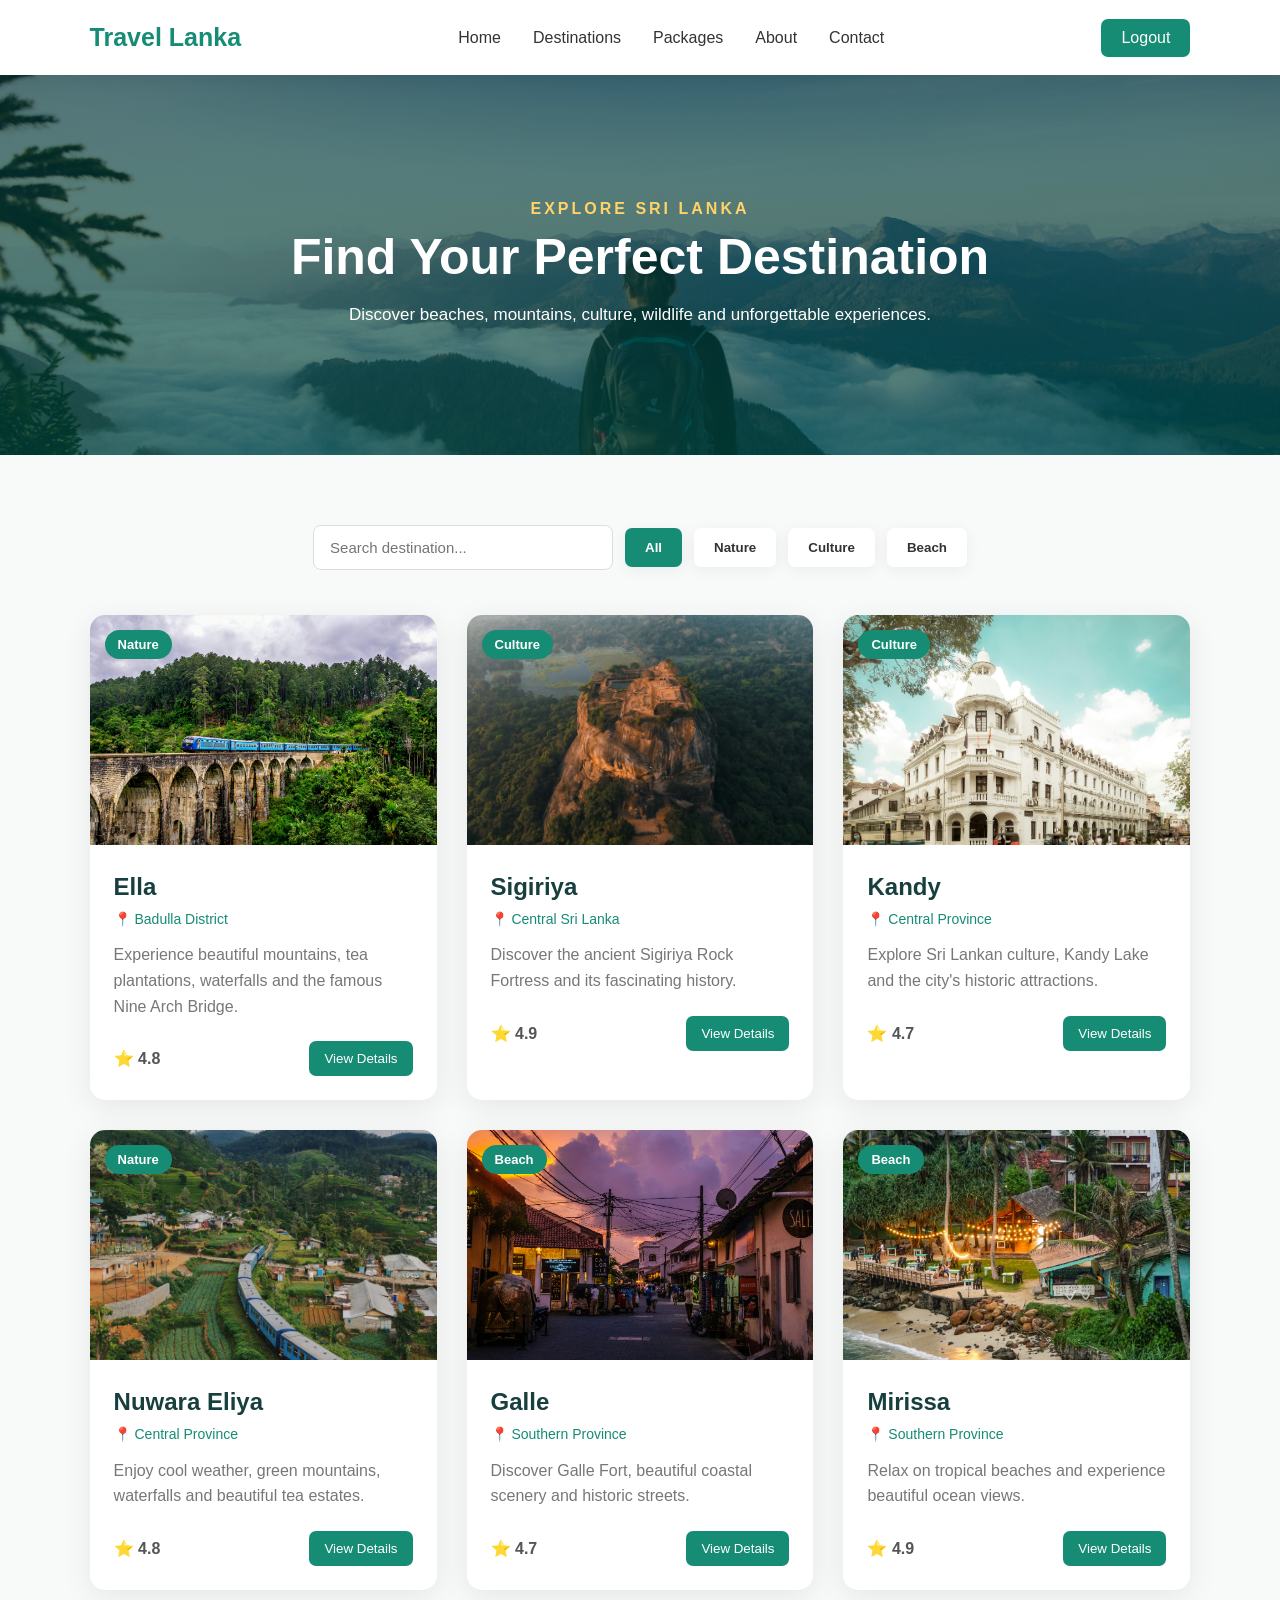
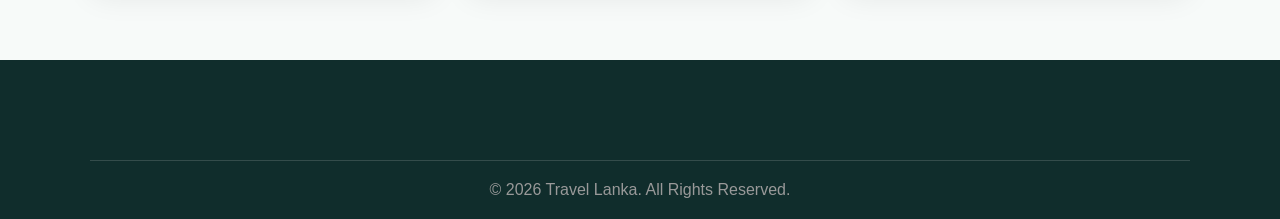
==== pages/destinations.html @ bae38a17 "Add destinations page and filters" ====
<!DOCTYPE html>
<html lang="en">

<head>
    <meta charset="UTF-8">

    <meta
        name="viewport"
        content="width=device-width, initial-scale=1.0"
    >

    <title>Travel Lanka | Destinations</title>

    <link
        rel="stylesheet"
        href="../css/style.css"
    >
</head>

<body>


<!-- =========================
     NAVBAR
========================= -->

<nav class="navbar">

    <div class="logo">
        Travel Lanka
    </div>

    <ul class="nav-links">

        <li>
            <a href="home.html">
                Home
            </a>
        </li>

        <li>
            <a href="destinations.html">
                Destinations
            </a>
        </li>

        <li>
            <a href="home.html#packages">
                Packages
            </a>
        </li>

        <li>
            <a href="home.html#about">
                About
            </a>
        </li>

        <li>
            <a href="home.html#contact">
                Contact
            </a>
        </li>

    </ul>

    <a
        href="../index.html"
        class="logout-btn"
    >
        Logout
    </a>

</nav>


<!-- =========================
     DESTINATION HERO
========================= -->

<section class="destination-hero">

    <div>

        <p>
            Explore Sri Lanka
        </p>

        <h1>
            Find Your Perfect Destination
        </h1>

        <span>
            Discover beaches, mountains, culture,
            wildlife and unforgettable experiences.
        </span>

    </div>

</section>


<!-- =========================
     FILTER AREA
========================= -->

<section class="destination-page-section">

    <div class="destination-filter">

        <input
            type="text"
            id="destinationFilter"
            placeholder="Search destination..."
        >

        <button
            class="filter-btn active"
            onclick="filterCategory('all', this)"
        >
            All
        </button>

        <button
            class="filter-btn"
            onclick="filterCategory('nature', this)"
        >
            Nature
        </button>

        <button
            class="filter-btn"
            onclick="filterCategory('culture', this)"
        >
            Culture
        </button>

        <button
            class="filter-btn"
            onclick="filterCategory('beach', this)"
        >
            Beach
        </button>

    </div>


    <!-- =========================
         DESTINATION GRID
    ========================= -->

    <div
        class="destinations-grid"
        id="destinationsGrid"
    >


        <!-- ELLA -->

        <div
            class="travel-destination-card"
            data-name="ella"
            data-category="nature"
        >

            <div class="destination-image">

                <img
                    src="../images/ella.jpg"
                    alt="Ella"
                >

                <span class="destination-tag">
                    Nature
                </span>

            </div>

            <div class="travel-card-content">

                <h2>
                    Ella
                </h2>

                <p class="location-text">
                    📍 Badulla District
                </p>

                <p>
                    Experience beautiful mountains,
                    tea plantations, waterfalls and the
                    famous Nine Arch Bridge.
                </p>

                <div class="travel-card-bottom">

                    <span>
                        ⭐ 4.8
                    </span>

                    <button>
                        View Details
                    </button>

                </div>

            </div>

        </div>


        <!-- SIGIRIYA -->

        <div
            class="travel-destination-card"
            data-name="sigiriya"
            data-category="culture"
        >

            <div class="destination-image">

                <img
                    src="../images/sigiriya.jpg"
                    alt="Sigiriya"
                >

                <span class="destination-tag">
                    Culture
                </span>

            </div>

            <div class="travel-card-content">

                <h2>
                    Sigiriya
                </h2>

                <p class="location-text">
                    📍 Central Sri Lanka
                </p>

                <p>
                    Discover the ancient Sigiriya
                    Rock Fortress and its fascinating
                    history.
                </p>

                <div class="travel-card-bottom">

                    <span>
                        ⭐ 4.9
                    </span>

                    <button>
                        View Details
                    </button>

                </div>

            </div>

        </div>


        <!-- KANDY -->

        <div
            class="travel-destination-card"
            data-name="kandy"
            data-category="culture"
        >

            <div class="destination-image">

                <img
                    src="../images/kandy.jpg"
                    alt="Kandy"
                >

                <span class="destination-tag">
                    Culture
                </span>

            </div>

            <div class="travel-card-content">

                <h2>
                    Kandy
                </h2>

                <p class="location-text">
                    📍 Central Province
                </p>

                <p>
                    Explore Sri Lankan culture,
                    Kandy Lake and the city's historic
                    attractions.
                </p>

                <div class="travel-card-bottom">

                    <span>
                        ⭐ 4.7
                    </span>

                    <button>
                        View Details
                    </button>

                </div>

            </div>

        </div>


        <!-- NUWARA ELIYA -->

        <div
            class="travel-destination-card"
            data-name="nuwara eliya"
            data-category="nature"
        >

            <div class="destination-image">

                <img
                    src="../images/nuwara-eliya.jpg"
                    alt="Nuwara Eliya"
                >

                <span class="destination-tag">
                    Nature
                </span>

            </div>

            <div class="travel-card-content">

                <h2>
                    Nuwara Eliya
                </h2>

                <p class="location-text">
                    📍 Central Province
                </p>

                <p>
                    Enjoy cool weather, green mountains,
                    waterfalls and beautiful tea estates.
                </p>

                <div class="travel-card-bottom">

                    <span>
                        ⭐ 4.8
                    </span>

                    <button>
                        View Details
                    </button>

                </div>

            </div>

        </div>


        <!-- GALLE -->

        <div
            class="travel-destination-card"
            data-name="galle"
            data-category="beach"
        >

            <div class="destination-image">

                <img
                    src="../images/galle.jpg"
                    alt="Galle"
                >

                <span class="destination-tag">
                    Beach
                </span>

            </div>

            <div class="travel-card-content">

                <h2>
                    Galle
                </h2>

                <p class="location-text">
                    📍 Southern Province
                </p>

                <p>
                    Discover Galle Fort, beautiful coastal
                    scenery and historic streets.
                </p>

                <div class="travel-card-bottom">

                    <span>
                        ⭐ 4.7
                    </span>

                    <button>
                        View Details
                    </button>

                </div>

            </div>

        </div>


        <!-- MIRISSA -->

        <div
            class="travel-destination-card"
            data-name="mirissa"
            data-category="beach"
        >

            <div class="destination-image">

                <img
                    src="../images/mirissa.jpg"
                    alt="Mirissa"
                >

                <span class="destination-tag">
                    Beach
                </span>

            </div>

            <div class="travel-card-content">

                <h2>
                    Mirissa
                </h2>

                <p class="location-text">
                    📍 Southern Province
                </p>

                <p>
                    Relax on tropical beaches and
                    experience beautiful ocean views.
                </p>

                <div class="travel-card-bottom">

                    <span>
                        ⭐ 4.9
                    </span>

                    <button>
                        View Details
                    </button>

                </div>

            </div>

        </div>

    </div>


    <p
        id="noDestination"
        class="no-destination"
    >
        Destination not found.
    </p>

</section>


<footer>

    <div class="copyright">
        © 2026 Travel Lanka. All Rights Reserved.
    </div>

</footer>


<script src="../js/destinations.js"></script>

</body>

</html>
---- css/style.css ----
/* =====================================================
   HOME PAGE
===================================================== */


/* NAVBAR */

.navbar {

    height: 75px;

    display: flex;

    align-items: center;

    justify-content: space-between;

    padding: 0 7%;

    background: white;

    position: sticky;

    top: 0;

    z-index: 1000;

    box-shadow:
        0 2px 15px
        rgba(0, 0, 0, 0.08);
}


.logo {

    font-size: 25px;

    font-weight: bold;

    color: #168c75;
}


.nav-links {

    display: flex;

    list-style: none;

    gap: 32px;
}


.nav-links a {

    text-decoration: none;

    color: #333;

    font-weight: 500;

    transition: 0.3s;
}


.nav-links a:hover {

    color: #168c75;
}


.logout-btn {

    text-decoration: none;

    background: #168c75;

    color: white;

    padding: 10px 20px;

    border-radius: 7px;
}


/* =====================================================
   HERO
===================================================== */

.hero {

    min-height: 88vh;

    display: flex;

    align-items: center;

    justify-content: center;

    text-align: center;

    padding: 40px;

    color: white;

    background:

        linear-gradient(
            rgba(0, 40, 50, 0.55),
            rgba(0, 70, 65, 0.65)
        ),

        url("../images/hero.jpg");

    background-size: cover;

    background-position: center;
}


.hero-content {

    max-width: 850px;
}


.hero-small {

    text-transform: uppercase;

    letter-spacing: 4px;

    margin-bottom: 15px;

    color: #ffd369;
}


.hero h1 {

    font-size: 65px;

    line-height: 1.1;

    margin-bottom: 20px;
}


.hero h1 span {

    color: #ffd369;
}


.hero-content > p {

    font-size: 18px;

    line-height: 1.8;
}


/* SEARCH */

.search-box {

    background: white;

    padding: 10px;

    border-radius: 12px;

    max-width: 650px;

    margin:

        35px auto
        0;

    display: flex;
}


.search-box input {

    flex: 1;

    border: none;

    outline: none;

    padding: 16px;

    font-size: 16px;
}


.search-box button {

    border: none;

    background: #168c75;

    color: white;

    padding: 0 30px;

    border-radius: 8px;

    cursor: pointer;

    font-weight: bold;
}


/* =====================================================
   GENERAL SECTION
===================================================== */

.section {

    padding: 90px 7%;
}


.section-title {

    text-align: center;

    margin-bottom: 45px;
}


.section-title p {

    color: #168c75;

    text-transform: uppercase;

    letter-spacing: 2px;

    font-weight: bold;

    margin-bottom: 8px;
}


.section-title h2 {

    font-size: 38px;

    color: #173f3d;

    margin-bottom: 10px;
}


.section-title span {

    color: #777;
}


/* =====================================================
   DESTINATIONS
===================================================== */

.destination-container {

    display: grid;

    grid-template-columns:
        repeat(3, 1fr);

    gap: 30px;
}


.destination-card {

    background: white;

    border-radius: 15px;

    overflow: hidden;

    box-shadow:

        0 8px 30px
        rgba(0, 0, 0, 0.08);

    transition: 0.3s;
}


.destination-card:hover {

    transform:
        translateY(-8px);
}


.destination-card img {

    width: 100%;

    height: 240px;

    object-fit: cover;
}


.destination-info {

    padding: 25px;
}


.destination-info h3 {

    font-size: 23px;

    margin-bottom: 10px;

    color: #173f3d;
}


.destination-info p {

    color: #777;

    line-height: 1.6;

    margin-bottom: 18px;
}


.destination-info a {

    text-decoration: none;

    color: #168c75;

    font-weight: bold;
}


/* =====================================================
   PACKAGES
===================================================== */

.packages-section {

    background: #f3f8f7;
}


.package-container {

    display: grid;

    grid-template-columns:
        repeat(3, 1fr);

    gap: 30px;
}


.package-card {

    background: white;

    border-radius: 15px;

    padding: 30px;

    box-shadow:

        0 8px 30px
        rgba(0, 0, 0, 0.07);
}


.package-days {

    background: #e4f5f1;

    color: #168c75;

    padding: 7px 12px;

    border-radius: 20px;

    font-size: 13px;

    font-weight: bold;
}


.package-content h3 {

    margin-top: 22px;

    margin-bottom: 12px;

    color: #173f3d;

    font-size: 22px;
}


.package-content p {

    color: #777;

    line-height: 1.6;
}


.package-footer {

    display: flex;

    justify-content: space-between;

    align-items: center;

    margin-top: 25px;
}


.package-footer strong {

    color: #168c75;

    font-size: 18px;
}


.package-footer button {

    border: none;

    background: #168c75;

    color: white;

    padding: 10px 15px;

    border-radius: 6px;

    cursor: pointer;
}


/* =====================================================
   FEATURES
===================================================== */

.features-container {

    display: grid;

    grid-template-columns:
        repeat(4, 1fr);

    gap: 25px;
}


.feature {

    text-align: center;

    padding: 30px;

    border-radius: 12px;

    background: white;

    box-shadow:

        0 5px 25px
        rgba(0, 0, 0, 0.06);
}


.feature-icon {

    font-size: 38px;

    margin-bottom: 15px;
}


.feature h3 {

    margin-bottom: 10px;

    color: #173f3d;
}


.feature p {

    color: #777;

    line-height: 1.6;
}


/* =====================================================
   ABOUT
===================================================== */

.about-section {

    background: #173f3d;

    color: white;

    padding: 100px 7%;

    text-align: center;
}


.about-content {

    max-width: 750px;

    margin: auto;
}


.small-title {

    color: #ffd369;

    text-transform: uppercase;

    letter-spacing: 2px;
}


.about-content h2 {

    font-size: 40px;

    margin:

        15px 0
        20px;
}


.about-content p {

    line-height: 1.8;
}


.about-content button {

    margin-top: 25px;

    background: #ffd369;

    color: #173f3d;

    border: none;

    padding: 13px 25px;

    border-radius: 7px;

    font-weight: bold;

    cursor: pointer;
}


/* =====================================================
   NEWSLETTER
===================================================== */

.newsletter {

    padding: 80px 20px;

    text-align: center;

    background: #f3f8f7;
}


.newsletter h2 {

    color: #173f3d;

    font-size: 35px;
}


.newsletter p {

    color: #777;

    margin:

        12px 0
        25px;
}


.newsletter-form {

    display: flex;

    max-width: 550px;

    margin: auto;
}


.newsletter-form input {

    flex: 1;

    padding: 15px;

    border:

        1px solid
        #ddd;

    outline: none;

    border-radius:

        8px 0
        0 8px;
}


.newsletter-form button {

    border: none;

    background: #168c75;

    color: white;

    padding: 0 25px;

    border-radius:

        0 8px
        8px 0;

    cursor: pointer;
}


/* =====================================================
   FOOTER
===================================================== */

footer {

    background: #102d2c;

    color: white;

    padding:

        60px 7%
        20px;
}


.footer-container {

    display: grid;

    grid-template-columns:
        2fr 1fr 1fr;

    gap: 50px;
}


.footer-container h2,
.footer-container h3 {

    margin-bottom: 15px;
}


.footer-container p {

    color: #bbb;

    line-height: 1.8;
}


.copyright {

    text-align: center;

    border-top:

        1px solid
        rgba(255,255,255,0.15);

    margin-top: 40px;

    padding-top: 20px;

    color: #999;
}


/* =====================================================
   RESPONSIVE
===================================================== */

@media(max-width: 900px) {

    .nav-links {

        display: none;
    }


    .hero h1 {

        font-size: 45px;
    }


    .destination-container,
    .package-container {

        grid-template-columns:
            repeat(2, 1fr);
    }


    .features-container {

        grid-template-columns:
            repeat(2, 1fr);
    }


    .footer-container {

        grid-template-columns: 1fr;
    }

}


@media(max-width: 600px) {

    .hero h1 {

        font-size: 38px;
    }


    .destination-container,
    .package-container,
    .features-container {

        grid-template-columns: 1fr;
    }


    .search-box {

        flex-direction: column;
    }


    .search-box button {

        padding: 15px;

        margin-top: 5px;
    }


    .newsletter-form {

        flex-direction: column;
    }


    .newsletter-form input,
    .newsletter-form button {

        border-radius: 7px;

        padding: 15px;
    }


    .newsletter-form button {

        margin-top: 8px;
    }

}




* {
    margin: 0;
    padding: 0;
    box-sizing: border-box;
    font-family: Arial, Helvetica, sans-serif;
}

body {
    min-height: 100vh;
    background: #f4f8f7;
}


/* Main Container */

.login-container {
    display: flex;
    min-height: 100vh;
}


/* LEFT SIDE */

.login-left {

    width: 55%;

    background:
        linear-gradient(
            rgba(0, 60, 70, 0.55),
            rgba(0, 90, 80, 0.65)
        ),
        url("../images/login-bg.jpg");

    background-size: cover;
    background-position: center;

    color: white;

    padding: 50px 70px;

    display: flex;
    flex-direction: column;

    justify-content: space-between;
}


.brand h2 {
    font-size: 27px;
    letter-spacing: 1px;
}


.welcome-text {
    margin-bottom: 80px;
    max-width: 600px;
}


.welcome-text h1 {
    font-size: 55px;
    line-height: 1.1;
    margin-bottom: 20px;
}


.welcome-text h1 span {
    color: #ffd369;
}


.welcome-text p {
    font-size: 17px;
    line-height: 1.7;
}


/* RIGHT SIDE */

.login-right {

    width: 45%;

    display: flex;

    justify-content: center;

    align-items: center;

    padding: 40px;
}


.login-card {

    width: 100%;

    max-width: 420px;

    padding: 40px;

    background: white;

    border-radius: 18px;

    box-shadow:
        0 15px 50px
        rgba(0, 0, 0, 0.08);
}


.login-card h2 {

    color: #153b3c;

    font-size: 32px;

    margin-bottom: 8px;
}


.subtitle {

    color: #777;

    margin-bottom: 30px;
}


/* INPUT */

.input-group {
    margin-bottom: 20px;
}


.input-group label {

    display: block;

    margin-bottom: 8px;

    font-weight: 600;

    color: #333;
}


.input-group input {

    width: 100%;

    padding: 14px 15px;

    border: 1px solid #ddd;

    border-radius: 9px;

    outline: none;

    font-size: 15px;

    transition: 0.3s;
}


.input-group input:focus {

    border-color: #168c75;

    box-shadow:
        0 0 0 3px
        rgba(22, 140, 117, 0.1);
}


/* OPTIONS */

.login-options {

    display: flex;

    justify-content: space-between;

    align-items: center;

    font-size: 14px;

    margin-bottom: 25px;
}


.login-options a {
    color: #168c75;
    text-decoration: none;
}


/* BUTTON */

.login-btn {

    width: 100%;

    border: none;

    padding: 15px;

    background: #168c75;

    color: white;

    border-radius: 9px;

    cursor: pointer;

    font-size: 16px;

    font-weight: bold;

    transition: 0.3s;
}


.login-btn:hover {
    background: #10705e;
}


/* REGISTER */

.register {

    text-align: center;

    margin-top: 25px;

    font-size: 14px;
}


.register a {

    color: #168c75;

    font-weight: bold;

    text-decoration: none;
}


/* MESSAGE */

#message {

    text-align: center;

    margin-top: 15px;

    font-size: 14px;
}


/* MOBILE */

@media(max-width: 850px) {

    .login-left {
        display: none;
    }

    .login-right {
        width: 100%;
    }

}





/* =====================================================
   DESTINATIONS PAGE
===================================================== */

.destination-hero {

    min-height: 380px;

    display: flex;

    align-items: center;

    justify-content: center;

    text-align: center;

    color: white;

    padding: 40px;

    background:
        linear-gradient(
            rgba(0, 50, 55, 0.65),
            rgba(0, 80, 70, 0.65)
        ),
        url("../images/hero.jpg");

    background-size: cover;

    background-position: center;
}


.destination-hero p {

    color: #ffd369;

    text-transform: uppercase;

    letter-spacing: 3px;

    font-weight: bold;

    margin-bottom: 10px;
}


.destination-hero h1 {

    font-size: 50px;

    margin-bottom: 15px;
}


.destination-hero span {

    font-size: 17px;

    line-height: 1.7;
}


/* PAGE */

.destination-page-section {

    padding: 70px 7%;

    background: #f7faf9;

    min-height: 700px;
}


/* FILTER */

.destination-filter {

    display: flex;

    align-items: center;

    justify-content: center;

    flex-wrap: wrap;

    gap: 12px;

    margin-bottom: 45px;
}


.destination-filter input {

    width: 300px;

    padding: 13px 16px;

    border: 1px solid #ddd;

    border-radius: 8px;

    outline: none;

    font-size: 15px;
}


.destination-filter input:focus {

    border-color: #168c75;
}


.filter-btn {

    padding: 12px 20px;

    border: none;

    background: white;

    color: #333;

    border-radius: 7px;

    cursor: pointer;

    font-weight: 600;

    box-shadow:
        0 3px 15px
        rgba(0, 0, 0, 0.06);

    transition: 0.3s;
}


.filter-btn:hover,
.filter-btn.active {

    background: #168c75;

    color: white;
}


/* GRID */

.destinations-grid {

    display: grid;

    grid-template-columns:
        repeat(3, 1fr);

    gap: 30px;
}


/* CARD */

.travel-destination-card {

    background: white;

    border-radius: 15px;

    overflow: hidden;

    box-shadow:
        0 7px 30px
        rgba(0, 0, 0, 0.08);

    transition: 0.3s;
}


.travel-destination-card:hover {

    transform: translateY(-8px);
}


.destination-image {

    position: relative;
}


.destination-image img {

    width: 100%;

    height: 230px;

    object-fit: cover;
}


.destination-tag {

    position: absolute;

    top: 15px;

    left: 15px;

    background: #168c75;

    color: white;

    padding: 7px 13px;

    border-radius: 20px;

    font-size: 13px;

    font-weight: bold;
}


.travel-card-content {

    padding: 24px;
}


.travel-card-content h2 {

    color: #173f3d;

    margin-bottom: 7px;
}


.location-text {

    color: #168c75 !important;

    font-size: 14px;

    margin-bottom: 12px;
}


.travel-card-content p {

    color: #777;

    line-height: 1.6;
}


.travel-card-bottom {

    display: flex;

    align-items: center;

    justify-content: space-between;

    margin-top: 22px;
}


.travel-card-bottom span {

    font-weight: bold;

    color: #555;
}


.travel-card-bottom button {

    border: none;

    background: #168c75;

    color: white;

    padding: 10px 15px;

    border-radius: 7px;

    cursor: pointer;
}


.travel-card-bottom button:hover {

    background: #10705e;
}


/* NO RESULTS */

.no-destination {

    display: none;

    text-align: center;

    font-size: 18px;

    color: #777;

    margin-top: 40px;
}


/* RESPONSIVE */

@media(max-width: 900px) {

    .destinations-grid {

        grid-template-columns:
            repeat(2, 1fr);
    }

}


@media(max-width: 600px) {

    .destination-hero h1 {

        font-size: 35px;
    }


    .destinations-grid {

        grid-template-columns: 1fr;
    }


    .destination-filter input {

        width: 100%;
    }

}
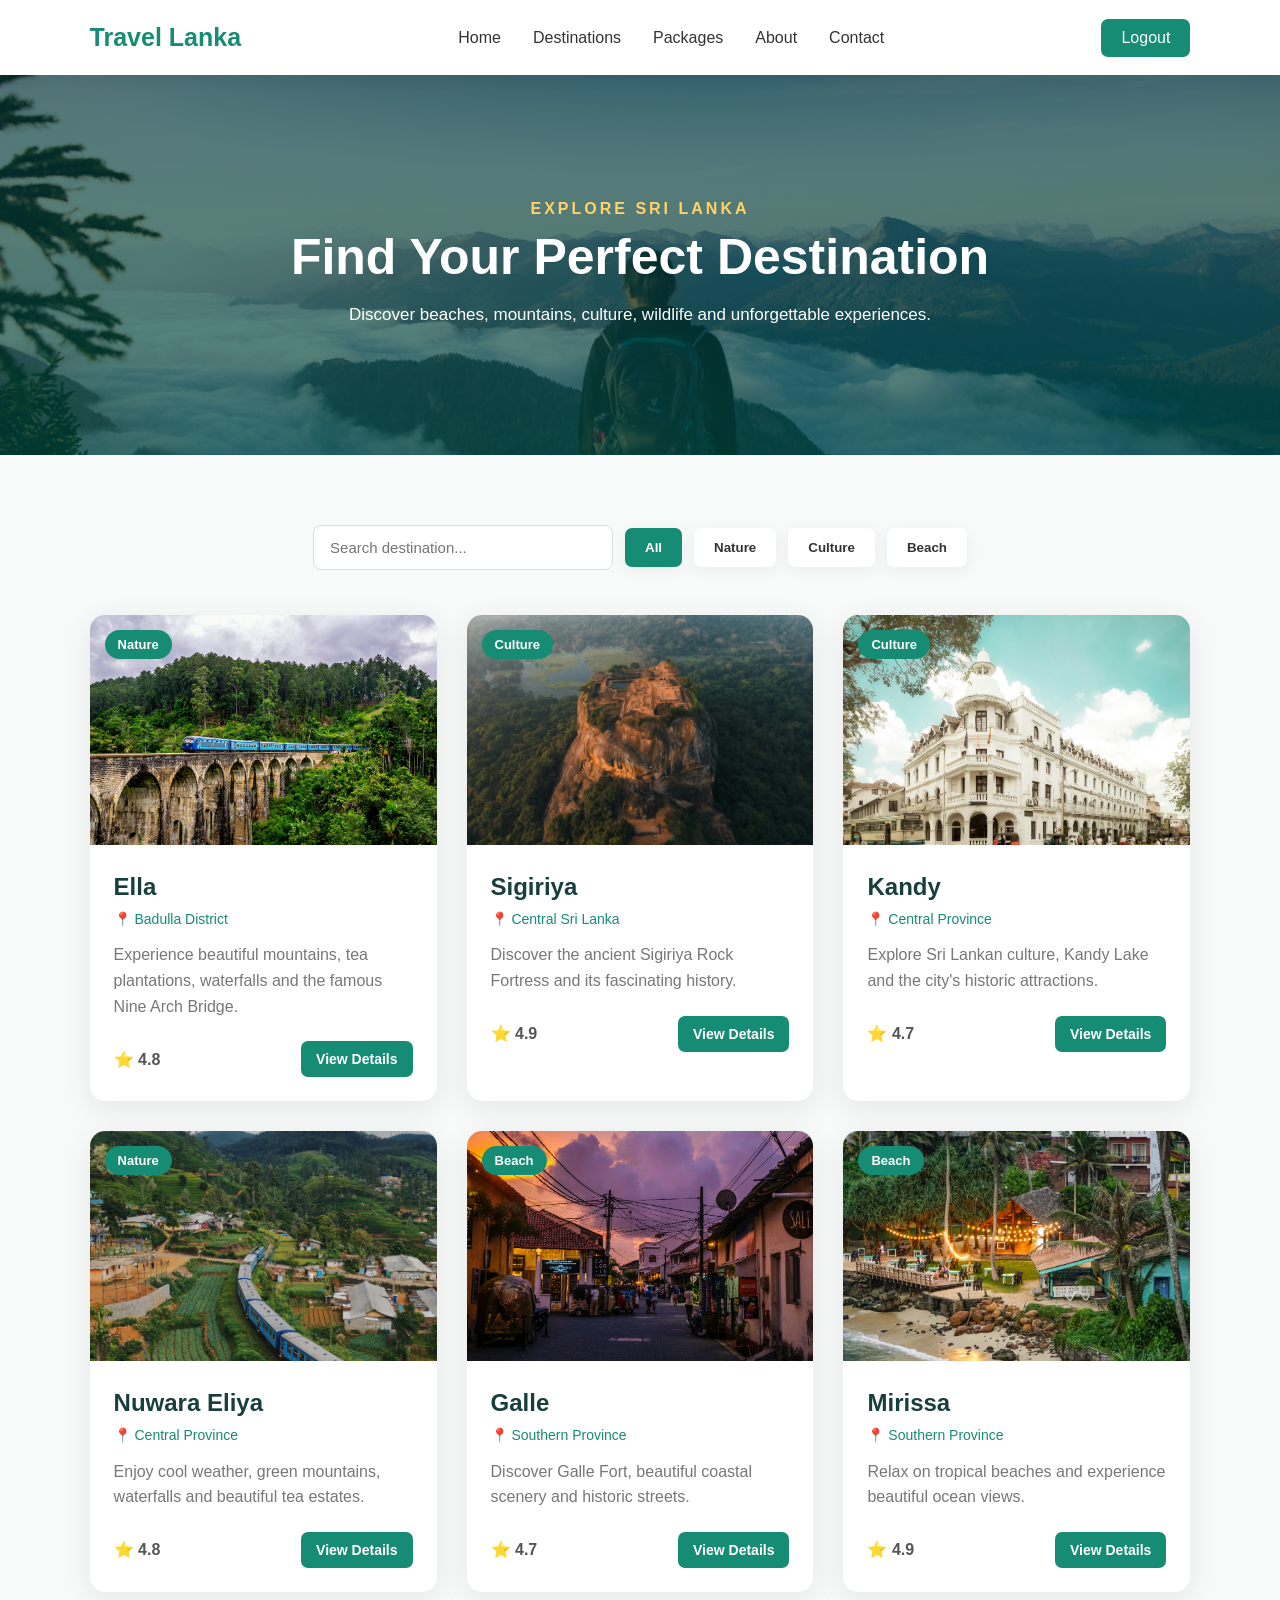
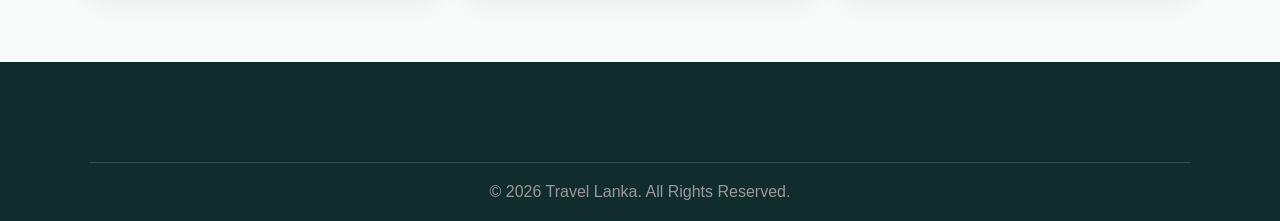
==== commit b9737819: "Add destination details page" ====
--- a/pages/destinations.html
+++ b/pages/destinations.html
@@ -198,9 +198,12 @@
                         ⭐ 4.8
                     </span>
 
-                    <button>
-                        View Details
-                    </button>
+                    <a
+    href="destination-details.html?destination=ella"
+    class="view-details-btn"
+>
+    View Details
+</a>
 
                 </div>
 
@@ -252,9 +255,12 @@
                         ⭐ 4.9
                     </span>
 
-                    <button>
-                        View Details
-                    </button>
+                   <a
+    href="destination-details.html?destination=sigiriya"
+    class="view-details-btn"
+>
+    View Details
+</a>
 
                 </div>
 
@@ -306,9 +312,12 @@
                         ⭐ 4.7
                     </span>
 
-                    <button>
-                        View Details
-                    </button>
+                    <a
+    href="destination-details.html?destination=kandy"
+    class="view-details-btn"
+>
+    View Details
+</a>
 
                 </div>
 
@@ -359,9 +368,12 @@
                         ⭐ 4.8
                     </span>
 
-                    <button>
-                        View Details
-                    </button>
+                    <a
+    href="destination-details.html?destination=nuwara-eliya"
+    class="view-details-btn"
+>
+    View Details
+</a>
 
                 </div>
 
@@ -412,9 +424,12 @@
                         ⭐ 4.7
                     </span>
 
-                    <button>
-                        View Details
-                    </button>
+                   <a
+    href="destination-details.html?destination=galle"
+    class="view-details-btn"
+>
+    View Details
+</a>
 
                 </div>
 
@@ -465,9 +480,12 @@
                         ⭐ 4.9
                     </span>
 
-                    <button>
-                        View Details
-                    </button>
+                   <a
+    href="destination-details.html?destination=mirissa"
+    class="view-details-btn"
+>
+    View Details
+</a>
 
                 </div>
 
--- a/css/style.css
+++ b/css/style.css
@@ -1446,4 +1446,463 @@
         width: 100%;
     }
 
+}
+
+
+
+
+/* =====================================================
+   DESTINATION DETAILS
+===================================================== */
+
+.details-hero {
+
+    height: 520px;
+
+    position: relative;
+
+    overflow: hidden;
+}
+
+
+.details-hero img {
+
+    width: 100%;
+
+    height: 100%;
+
+    object-fit: cover;
+}
+
+
+.details-hero::after {
+
+    content: "";
+
+    position: absolute;
+
+    inset: 0;
+
+    background:
+        linear-gradient(
+            rgba(0, 25, 30, 0.20),
+            rgba(0, 40, 40, 0.75)
+        );
+}
+
+
+.details-hero-overlay {
+
+    position: absolute;
+
+    z-index: 2;
+
+    bottom: 70px;
+
+    left: 8%;
+
+    color: white;
+}
+
+
+.details-hero-overlay p {
+
+    color: #ffd369;
+
+    font-weight: bold;
+
+    letter-spacing: 3px;
+
+    text-transform: uppercase;
+}
+
+
+.details-hero-overlay h1 {
+
+    font-size: 58px;
+
+    margin: 8px 0;
+}
+
+
+.details-hero-overlay span {
+
+    font-size: 18px;
+}
+
+
+/* DETAILS AREA */
+
+.details-section {
+
+    padding: 80px 8%;
+
+    background: #f8faf9;
+}
+
+
+.details-main {
+
+    display: grid;
+
+    grid-template-columns:
+        2fr 1fr;
+
+    gap: 50px;
+
+    max-width: 1250px;
+
+    margin: auto;
+}
+
+
+.details-small-title {
+
+    color: #168c75;
+
+    text-transform: uppercase;
+
+    font-weight: bold;
+
+    letter-spacing: 2px;
+}
+
+
+.details-left h2 {
+
+    color: #173f3d;
+
+    font-size: 35px;
+
+    margin:
+
+        10px 0
+        20px;
+}
+
+
+.details-description {
+
+    color: #666;
+
+    line-height: 1.9;
+
+    font-size: 16px;
+}
+
+
+/* INFORMATION BOX */
+
+.destination-info-boxes {
+
+    display: grid;
+
+    grid-template-columns:
+        repeat(3, 1fr);
+
+    gap: 15px;
+
+    margin-top: 35px;
+}
+
+
+.info-box {
+
+    background: white;
+
+    padding: 20px;
+
+    border-radius: 12px;
+
+    display: flex;
+
+    align-items: center;
+
+    gap: 12px;
+
+    box-shadow:
+        0 5px 20px
+        rgba(0,0,0,0.05);
+}
+
+
+.info-box > span {
+
+    font-size: 26px;
+}
+
+
+.info-box small {
+
+    display: block;
+
+    color: #888;
+
+    margin-bottom: 4px;
+}
+
+
+.info-box strong {
+
+    color: #173f3d;
+}
+
+
+/* ATTRACTIONS */
+
+.attractions-section {
+
+    margin-top: 50px;
+}
+
+
+.attractions-section h2 {
+
+    font-size: 27px;
+}
+
+
+.attractions-list {
+
+    display: grid;
+
+    grid-template-columns:
+        repeat(2, 1fr);
+
+    gap: 15px;
+}
+
+
+.attraction-item {
+
+    background: white;
+
+    padding: 16px;
+
+    border-radius: 8px;
+
+    color: #555;
+
+    box-shadow:
+        0 4px 15px
+        rgba(0,0,0,0.04);
+}
+
+
+/* BOOKING BOX */
+
+.booking-summary {
+
+    background: white;
+
+    padding: 32px;
+
+    border-radius: 15px;
+
+    height: fit-content;
+
+    box-shadow:
+        0 10px 35px
+        rgba(0,0,0,0.08);
+
+    position: sticky;
+
+    top: 100px;
+}
+
+
+.booking-label {
+
+    color: #777;
+}
+
+
+.booking-summary > h2 {
+
+    color: #168c75;
+
+    font-size: 32px;
+
+    margin:
+
+        5px 0
+        2px;
+}
+
+
+.booking-summary > p {
+
+    color: #888;
+}
+
+
+.booking-summary hr {
+
+    border: none;
+
+    border-top:
+        1px solid #eee;
+
+    margin: 25px 0;
+}
+
+
+.booking-summary-item {
+
+    display: flex;
+
+    justify-content: space-between;
+
+    margin-bottom: 18px;
+
+    color: #666;
+}
+
+
+.booking-summary-item strong {
+
+    color: #173f3d;
+}
+
+
+.book-now-btn {
+
+    width: 100%;
+
+    padding: 15px;
+
+    border: none;
+
+    border-radius: 8px;
+
+    background: #168c75;
+
+    color: white;
+
+    font-size: 16px;
+
+    font-weight: bold;
+
+    cursor: pointer;
+
+    margin-top: 15px;
+}
+
+
+.book-now-btn:hover {
+
+    background: #10705e;
+}
+
+
+.back-destination {
+
+    display: block;
+
+    text-align: center;
+
+    margin-top: 18px;
+
+    text-decoration: none;
+
+    color: #168c75;
+}
+
+
+.destination-error {
+
+    text-align: center;
+
+    padding: 100px 20px;
+}
+
+
+.destination-error a {
+
+    color: #168c75;
+}
+
+
+/* RESPONSIVE */
+
+@media(max-width: 900px) {
+
+    .details-main {
+
+        grid-template-columns: 1fr;
+    }
+
+
+    .booking-summary {
+
+        position: static;
+    }
+
+
+    .destination-info-boxes {
+
+        grid-template-columns: 1fr;
+    }
+
+}
+
+
+@media(max-width: 600px) {
+
+    .details-hero {
+
+        height: 400px;
+    }
+
+
+    .details-hero-overlay {
+
+        left: 5%;
+
+        bottom: 40px;
+    }
+
+
+    .details-hero-overlay h1 {
+
+        font-size: 40px;
+    }
+
+
+    .attractions-list {
+
+        grid-template-columns: 1fr;
+    }
+
+}
+
+
+
+/* =====================================================
+   VIEW DETAILS BUTTON
+===================================================== */
+
+.view-details-btn {
+
+    text-decoration: none;
+
+    background: #168c75;
+
+    color: white;
+
+    padding: 10px 15px;
+
+    border-radius: 7px;
+
+    font-size: 14px;
+
+    font-weight: bold;
+
+    transition: 0.3s;
+}
+
+
+.view-details-btn:hover {
+
+    background: #10705e;
 }
